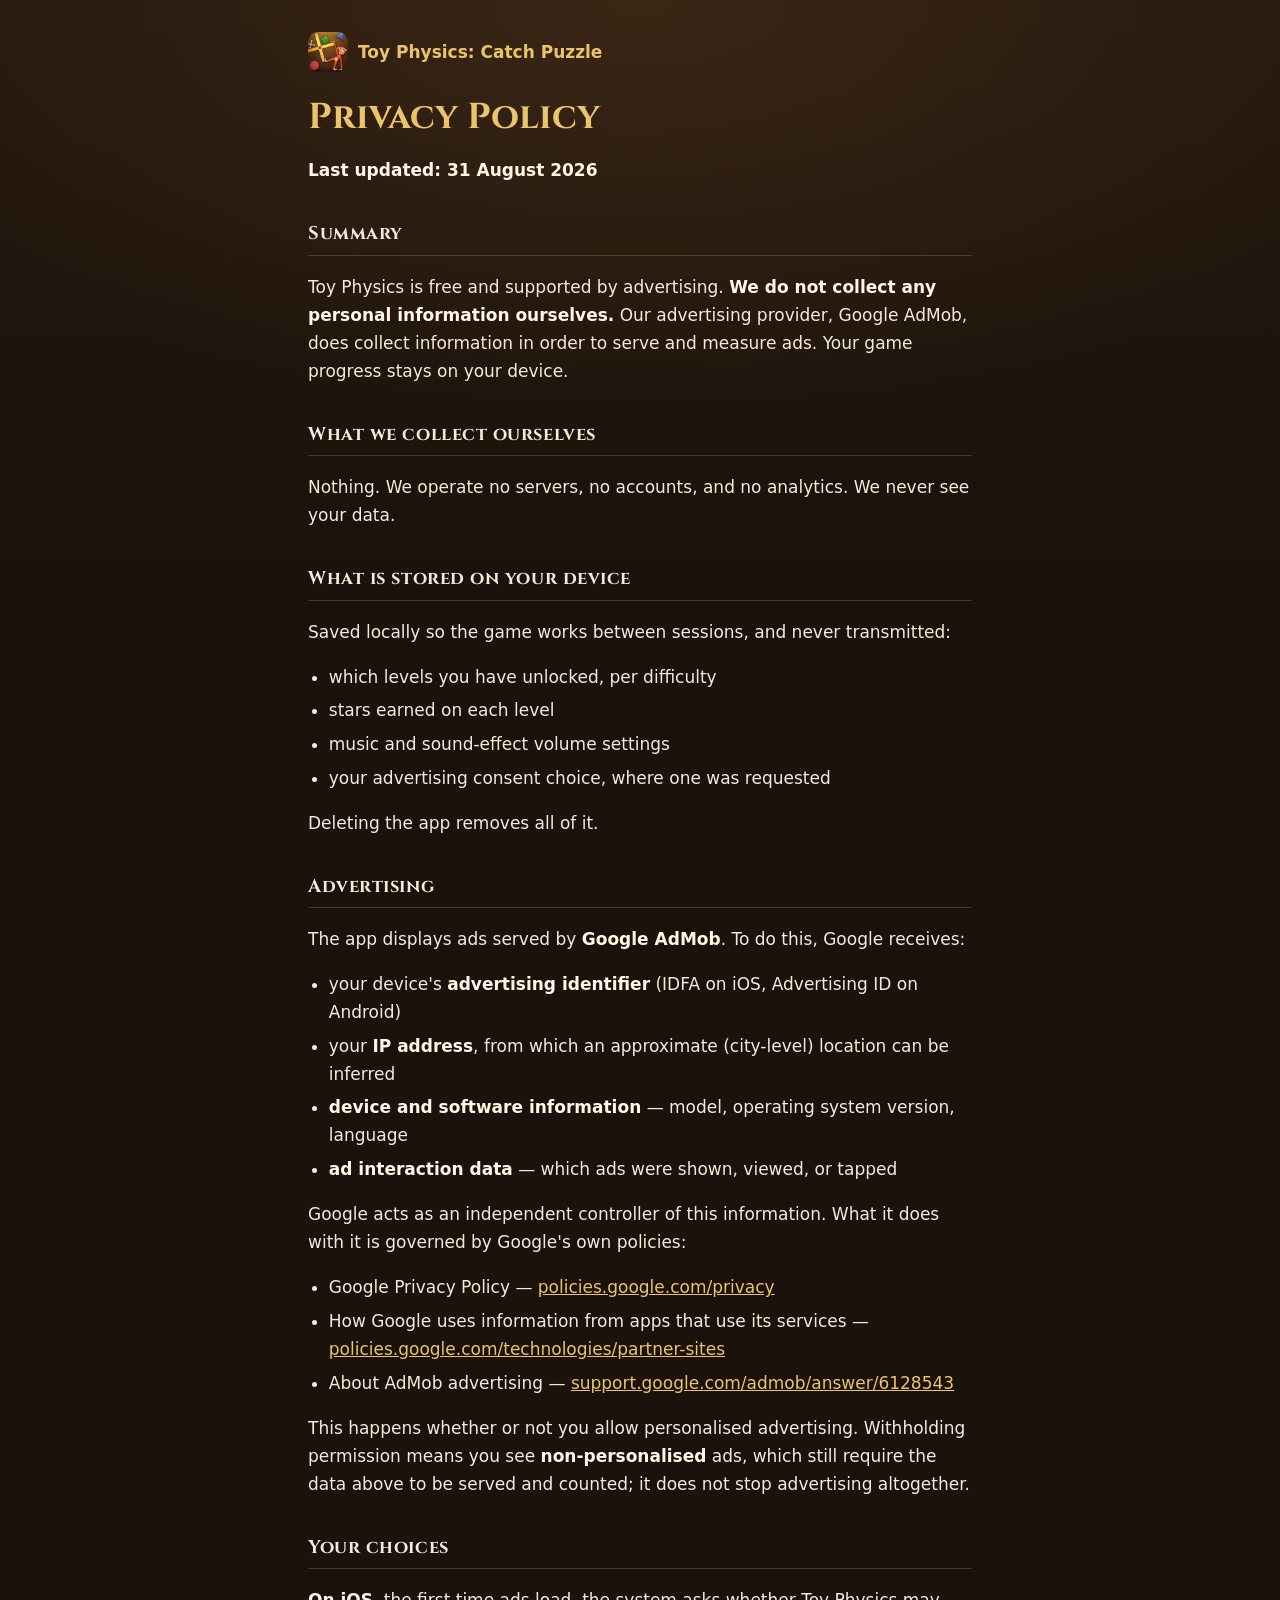
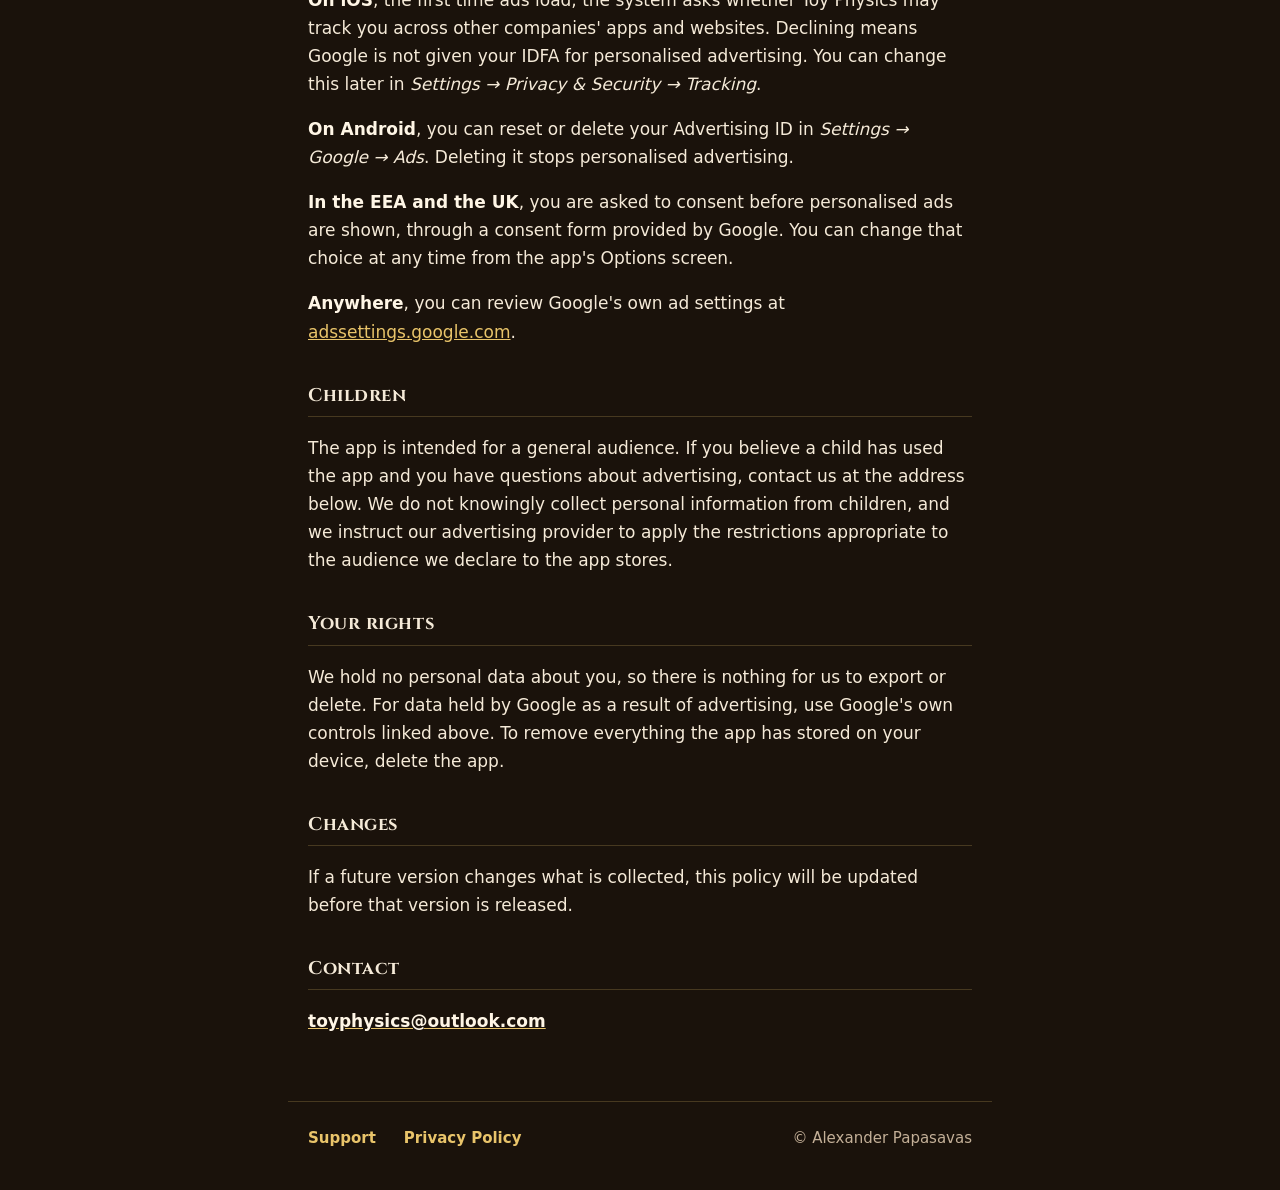
==== privacy/index.html @ 3c7648ef "Host Support and Privacy Policy pages here instead of Google Sites The Google Sites pages were delet" ====
<!doctype html>
<html lang="en">
<head>
<meta charset="utf-8">
<meta name="viewport" content="width=device-width, initial-scale=1">
<title>Privacy Policy — Toy Physics: Catch Puzzle</title>
<link rel="icon" href="../icon.png">
<meta name="theme-color" content="#1a120b">
<link href="https://fonts.googleapis.com/css2?family=Cinzel:wght@600;700&display=swap" rel="stylesheet">
<link rel="stylesheet" href="../page.css">
</head>
<body>
<main>
<a class="back" href="../"><img src="../icon.png" alt="">Toy Physics: Catch Puzzle</a>

<h1>Privacy Policy</h1>
<p class="updated"><strong>Last updated: 31 August 2026</strong></p>

<h2>Summary</h2>
<p>Toy Physics is free and supported by advertising. <strong>We do not collect any personal information ourselves.</strong> Our advertising provider, Google AdMob, does collect information in order to serve and measure ads. Your game progress stays on your device.</p>

<h2>What we collect ourselves</h2>
<p>Nothing. We operate no servers, no accounts, and no analytics. We never see your data.</p>

<h2>What is stored on your device</h2>
<p>Saved locally so the game works between sessions, and never transmitted:</p>
<ul>
  <li>which levels you have unlocked, per difficulty</li>
  <li>stars earned on each level</li>
  <li>music and sound-effect volume settings</li>
  <li>your advertising consent choice, where one was requested</li>
</ul>
<p>Deleting the app removes all of it.</p>

<h2>Advertising</h2>
<p>The app displays ads served by <strong>Google AdMob</strong>. To do this, Google receives:</p>
<ul>
  <li>your device's <strong>advertising identifier</strong> (IDFA on iOS, Advertising ID on Android)</li>
  <li>your <strong>IP address</strong>, from which an approximate (city-level) location can be inferred</li>
  <li><strong>device and software information</strong> — model, operating system version, language</li>
  <li><strong>ad interaction data</strong> — which ads were shown, viewed, or tapped</li>
</ul>
<p>Google acts as an independent controller of this information. What it does with it is governed by Google's own policies:</p>
<ul>
  <li>Google Privacy Policy — <a href="https://policies.google.com/privacy">policies.google.com/privacy</a></li>
  <li>How Google uses information from apps that use its services — <a href="https://policies.google.com/technologies/partner-sites">policies.google.com/technologies/partner-sites</a></li>
  <li>About AdMob advertising — <a href="https://support.google.com/admob/answer/6128543">support.google.com/admob/answer/6128543</a></li>
</ul>
<p>This happens whether or not you allow personalised advertising. Withholding permission means you see <strong>non-personalised</strong> ads, which still require the data above to be served and counted; it does not stop advertising altogether.</p>

<h2>Your choices</h2>
<p><strong>On iOS</strong>, the first time ads load, the system asks whether Toy Physics may track you across other companies' apps and websites. Declining means Google is not given your IDFA for personalised advertising. You can change this later in <em>Settings → Privacy &amp; Security → Tracking</em>.</p>
<p><strong>On Android</strong>, you can reset or delete your Advertising ID in <em>Settings → Google → Ads</em>. Deleting it stops personalised advertising.</p>
<p><strong>In the EEA and the UK</strong>, you are asked to consent before personalised ads are shown, through a consent form provided by Google. You can change that choice at any time from the app's Options screen.</p>
<p><strong>Anywhere</strong>, you can review Google's own ad settings at <a href="https://adssettings.google.com">adssettings.google.com</a>.</p>

<h2>Children</h2>
<p>The app is intended for a general audience. If you believe a child has used the app and you have questions about advertising, contact us at the address below. We do not knowingly collect personal information from children, and we instruct our advertising provider to apply the restrictions appropriate to the audience we declare to the app stores.</p>

<h2>Your rights</h2>
<p>We hold no personal data about you, so there is nothing for us to export or delete. For data held by Google as a result of advertising, use Google's own controls linked above. To remove everything the app has stored on your device, delete the app.</p>

<h2>Changes</h2>
<p>If a future version changes what is collected, this policy will be updated before that version is released.</p>

<h2>Contact</h2>
<p><a href="mailto:toyphysics@outlook.com"><strong>toyphysics@outlook.com</strong></a></p>
</main>
<footer>
  <a href="../support/">Support</a>
  <a href="../privacy/">Privacy Policy</a>
  <span class="copy">&copy; Alexander Papasavas</span>
</footer>
</body>
</html>
---- page.css ----
:root { --bg:#1a120b; --bg-2:#24180e; --fg:#f5ead8; --muted:#c4b098; --gold:#e9c46a; --line:rgba(233,196,106,.22); }
* { box-sizing: border-box; }
html { -webkit-text-size-adjust: 100%; }
body {
  margin: 0; color: var(--fg); min-height: 100vh;
  background: radial-gradient(1200px 600px at 50% 0%, #3a2615 0%, transparent 70%), linear-gradient(var(--bg-2), var(--bg) 600px);
  background-color: var(--bg);
  font: 17px/1.65 system-ui, -apple-system, "Segoe UI", Roboto, sans-serif;
}
a { color: var(--gold); }
main { max-width: 44rem; margin: 0 auto; padding: 2rem 1.25rem 3rem; }
.back { display: inline-flex; align-items: center; gap: 10px; text-decoration: none; font-weight: 600; margin-bottom: 1.5rem; }
.back img { width: 40px; height: 40px; border-radius: 10px; }
h1 { font-family: Cinzel, Georgia, serif; color: var(--gold); font-size: clamp(26px, 5vw, 36px); line-height: 1.2; margin: 0 0 .4rem; }
h2 { font-family: Cinzel, Georgia, serif; font-size: 1.15rem; letter-spacing: .03em; margin: 2.2rem 0 .6rem; padding-bottom: .3rem; border-bottom: 1px solid var(--line); }
.updated, footer { color: var(--muted); }
ul { padding-left: 1.3rem; }
li { margin: .35rem 0; }
strong { color: #fff6e6; }
footer { border-top: 1px solid var(--line); max-width: 44rem; margin: 0 auto; padding: 1.5rem 1.25rem 2.5rem; font-size: 15px; display: flex; flex-wrap: wrap; gap: 12px 28px; }
footer a { text-decoration: none; font-weight: 600; }
footer .copy { margin-left: auto; }
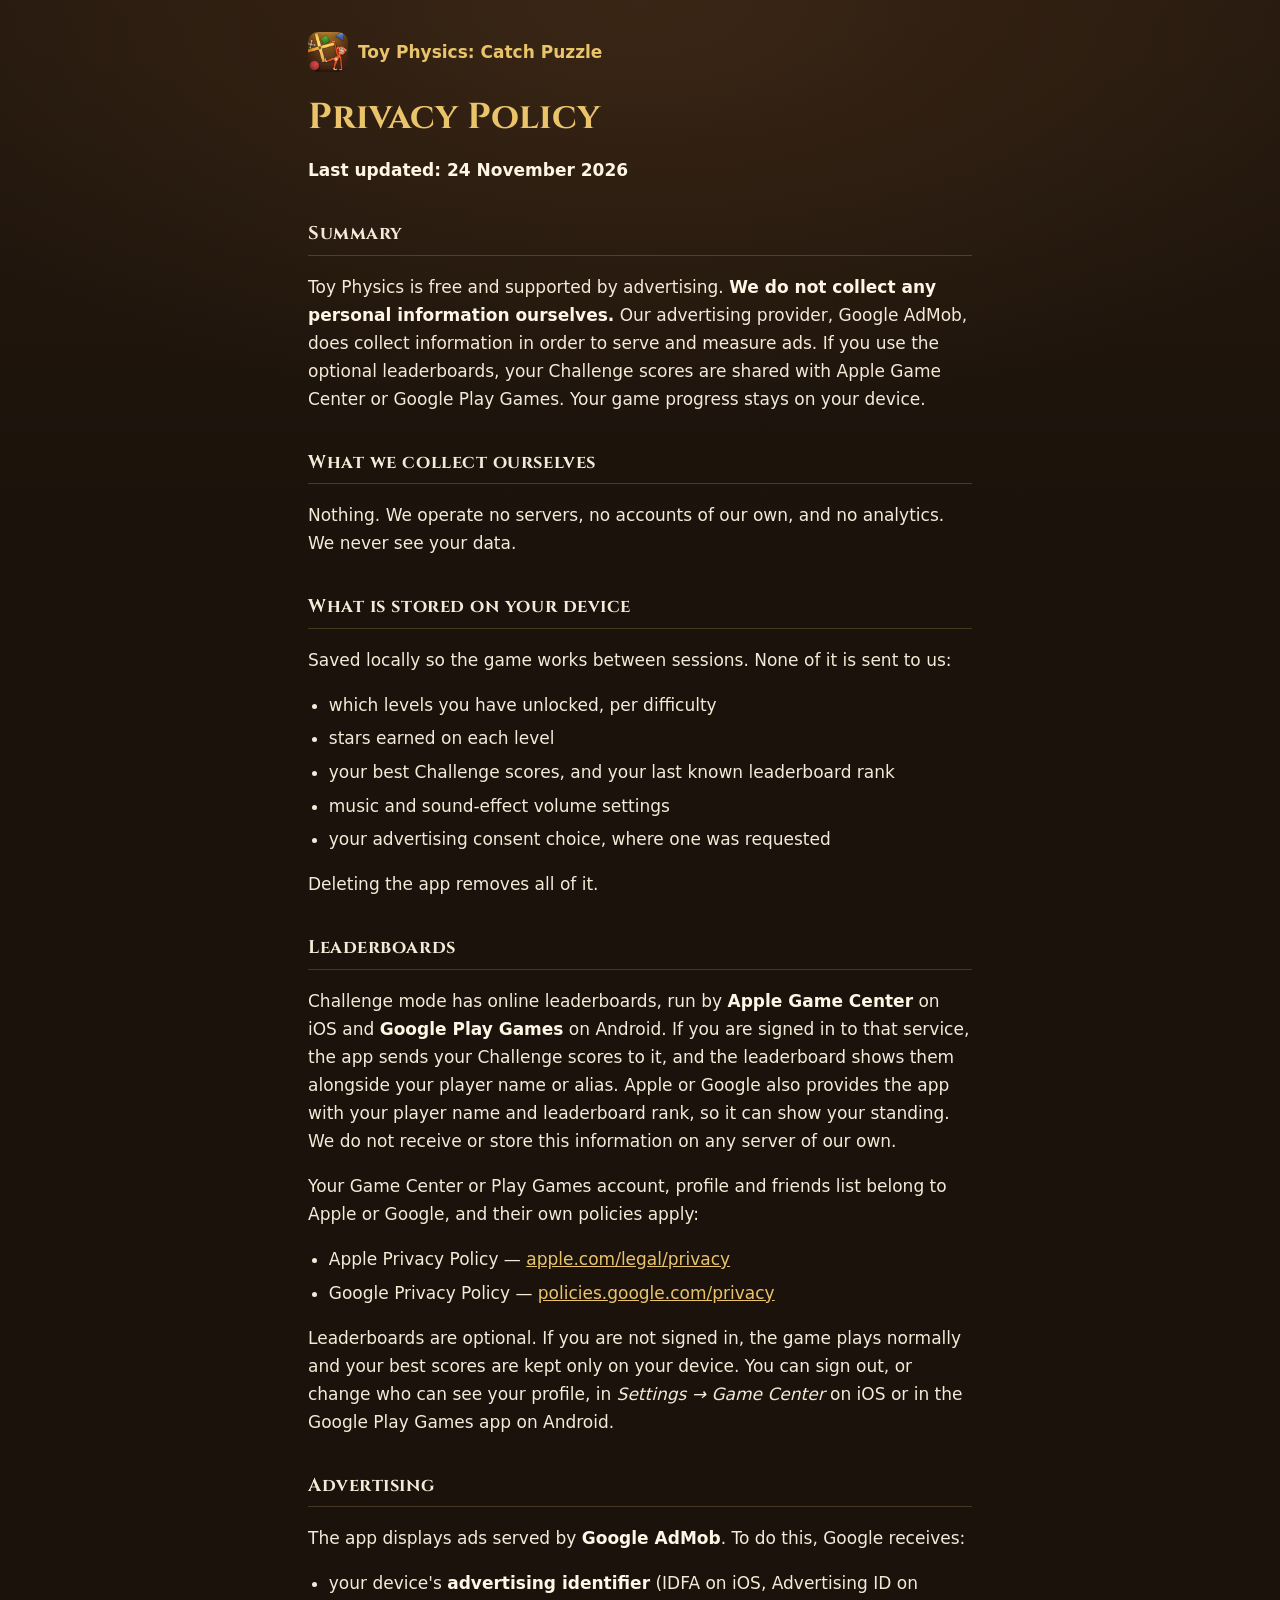
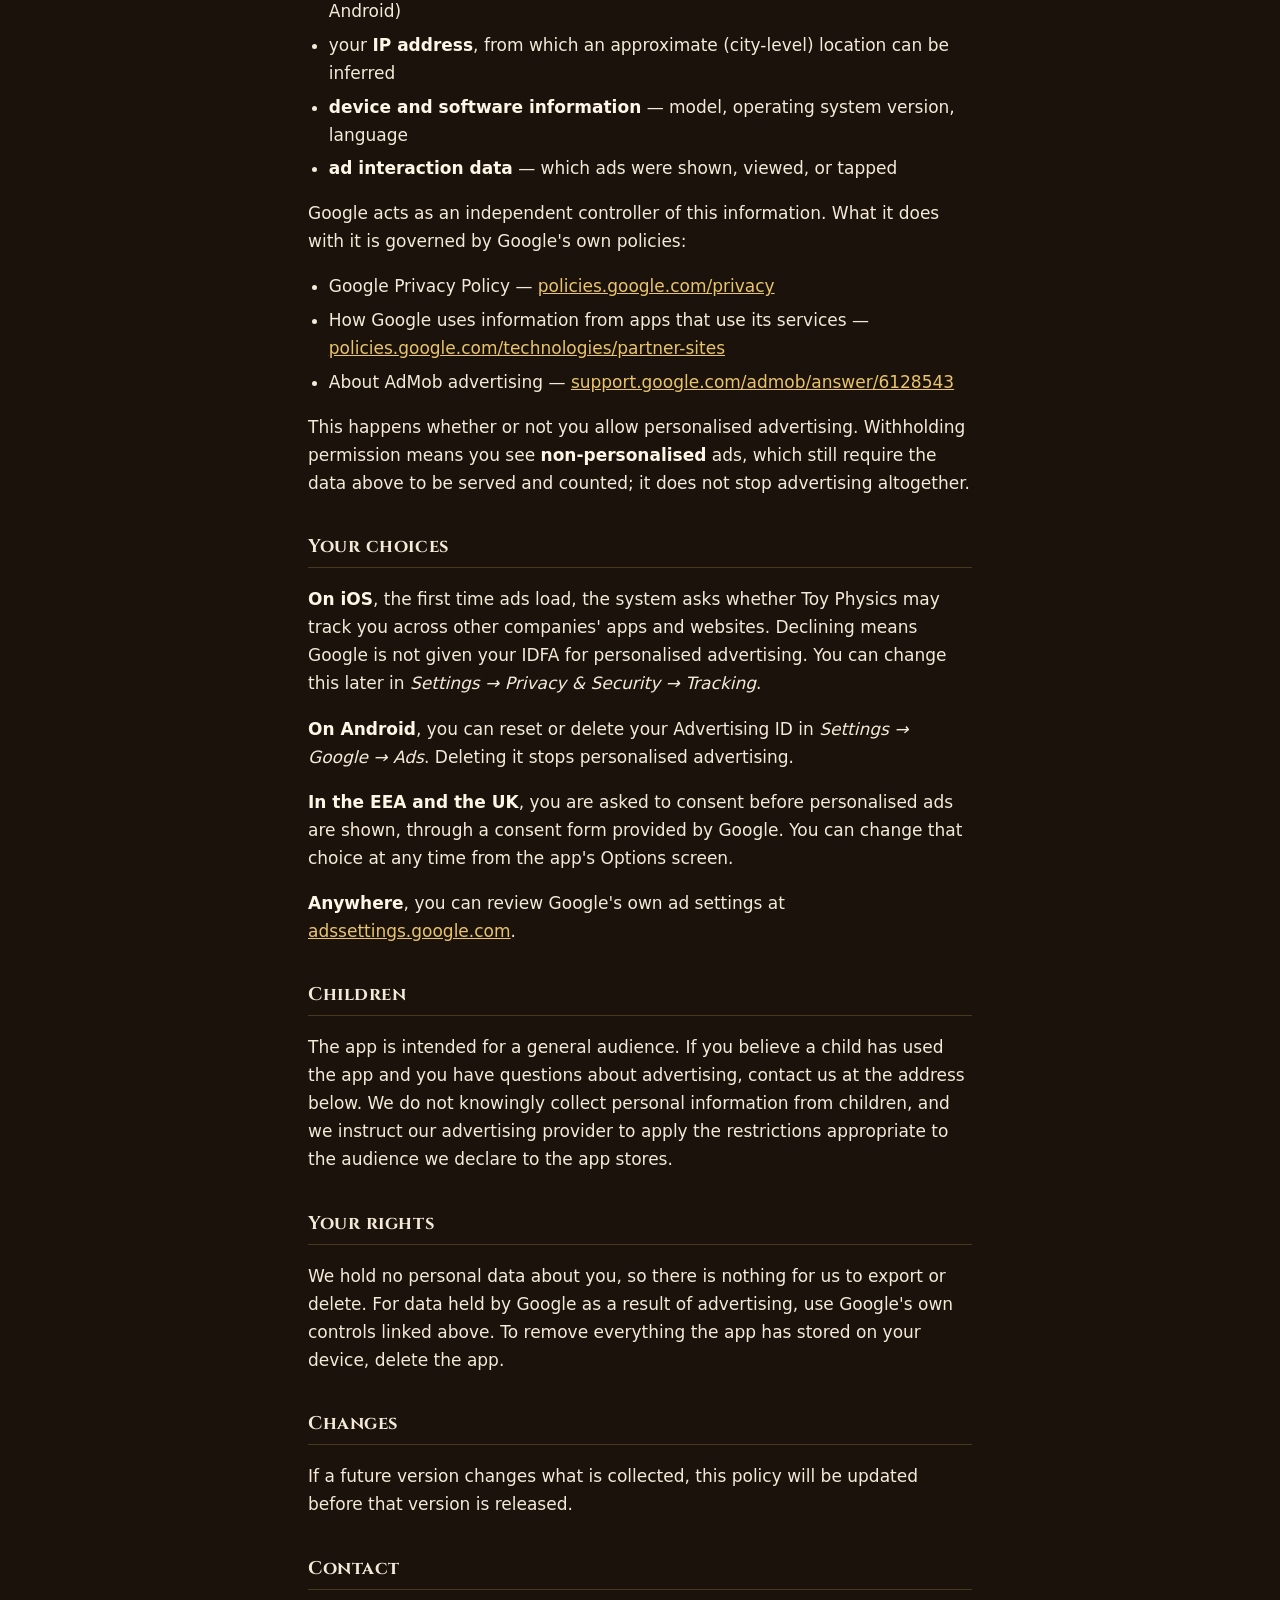
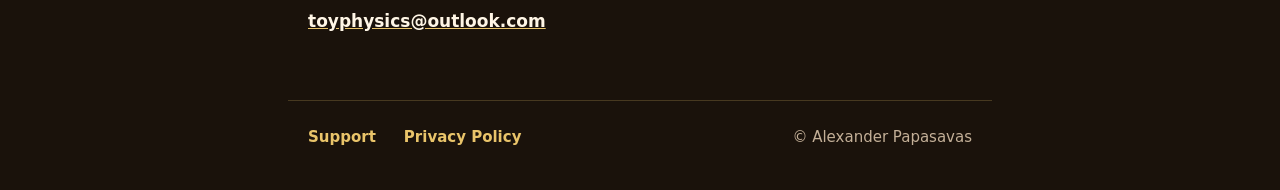
==== commit 1ba4ebe0: "Privacy policy: cover Game Center and Play Games leaderboards Co-Authored-By: Claude Opus 5.5 <norep" ====
--- a/privacy/index.html
+++ b/privacy/index.html
@@ -14,23 +14,33 @@
 <a class="back" href="../"><img src="../icon.png" alt="">Toy Physics: Catch Puzzle</a>
 
 <h1>Privacy Policy</h1>
-<p class="updated"><strong>Last updated: 31 August 2026</strong></p>
+<p class="updated"><strong>Last updated: 24 November 2026</strong></p>
 
 <h2>Summary</h2>
-<p>Toy Physics is free and supported by advertising. <strong>We do not collect any personal information ourselves.</strong> Our advertising provider, Google AdMob, does collect information in order to serve and measure ads. Your game progress stays on your device.</p>
+<p>Toy Physics is free and supported by advertising. <strong>We do not collect any personal information ourselves.</strong> Our advertising provider, Google AdMob, does collect information in order to serve and measure ads. If you use the optional leaderboards, your Challenge scores are shared with Apple Game Center or Google Play Games. Your game progress stays on your device.</p>
 
 <h2>What we collect ourselves</h2>
-<p>Nothing. We operate no servers, no accounts, and no analytics. We never see your data.</p>
+<p>Nothing. We operate no servers, no accounts of our own, and no analytics. We never see your data.</p>
 
 <h2>What is stored on your device</h2>
-<p>Saved locally so the game works between sessions, and never transmitted:</p>
+<p>Saved locally so the game works between sessions. None of it is sent to us:</p>
 <ul>
   <li>which levels you have unlocked, per difficulty</li>
   <li>stars earned on each level</li>
+  <li>your best Challenge scores, and your last known leaderboard rank</li>
   <li>music and sound-effect volume settings</li>
   <li>your advertising consent choice, where one was requested</li>
 </ul>
 <p>Deleting the app removes all of it.</p>
+
+<h2>Leaderboards</h2>
+<p>Challenge mode has online leaderboards, run by <strong>Apple Game Center</strong> on iOS and <strong>Google Play Games</strong> on Android. If you are signed in to that service, the app sends your Challenge scores to it, and the leaderboard shows them alongside your player name or alias. Apple or Google also provides the app with your player name and leaderboard rank, so it can show your standing. We do not receive or store this information on any server of our own.</p>
+<p>Your Game Center or Play Games account, profile and friends list belong to Apple or Google, and their own policies apply:</p>
+<ul>
+  <li>Apple Privacy Policy — <a href="https://www.apple.com/legal/privacy/">apple.com/legal/privacy</a></li>
+  <li>Google Privacy Policy — <a href="https://policies.google.com/privacy">policies.google.com/privacy</a></li>
+</ul>
+<p>Leaderboards are optional. If you are not signed in, the game plays normally and your best scores are kept only on your device. You can sign out, or change who can see your profile, in <em>Settings → Game Center</em> on iOS or in the Google Play Games app on Android.</p>
 
 <h2>Advertising</h2>
 <p>The app displays ads served by <strong>Google AdMob</strong>. To do this, Google receives:</p>
